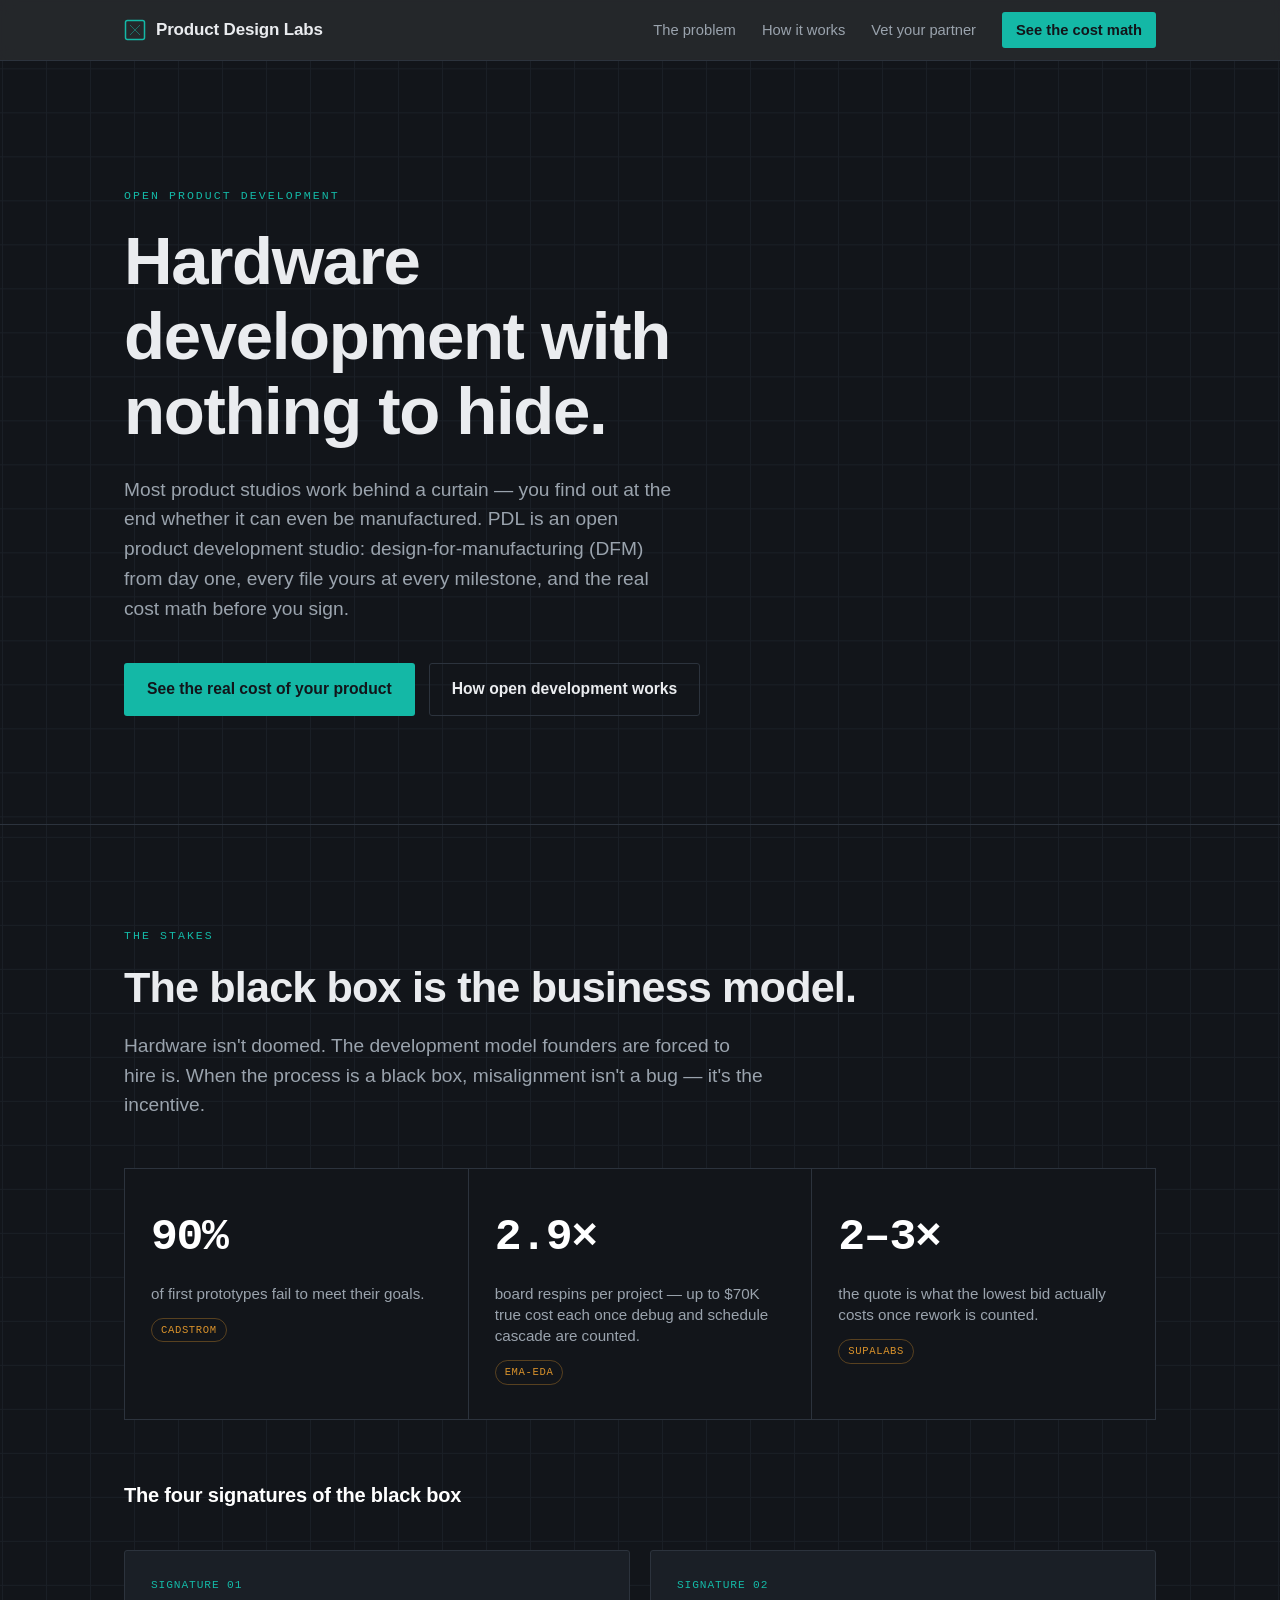
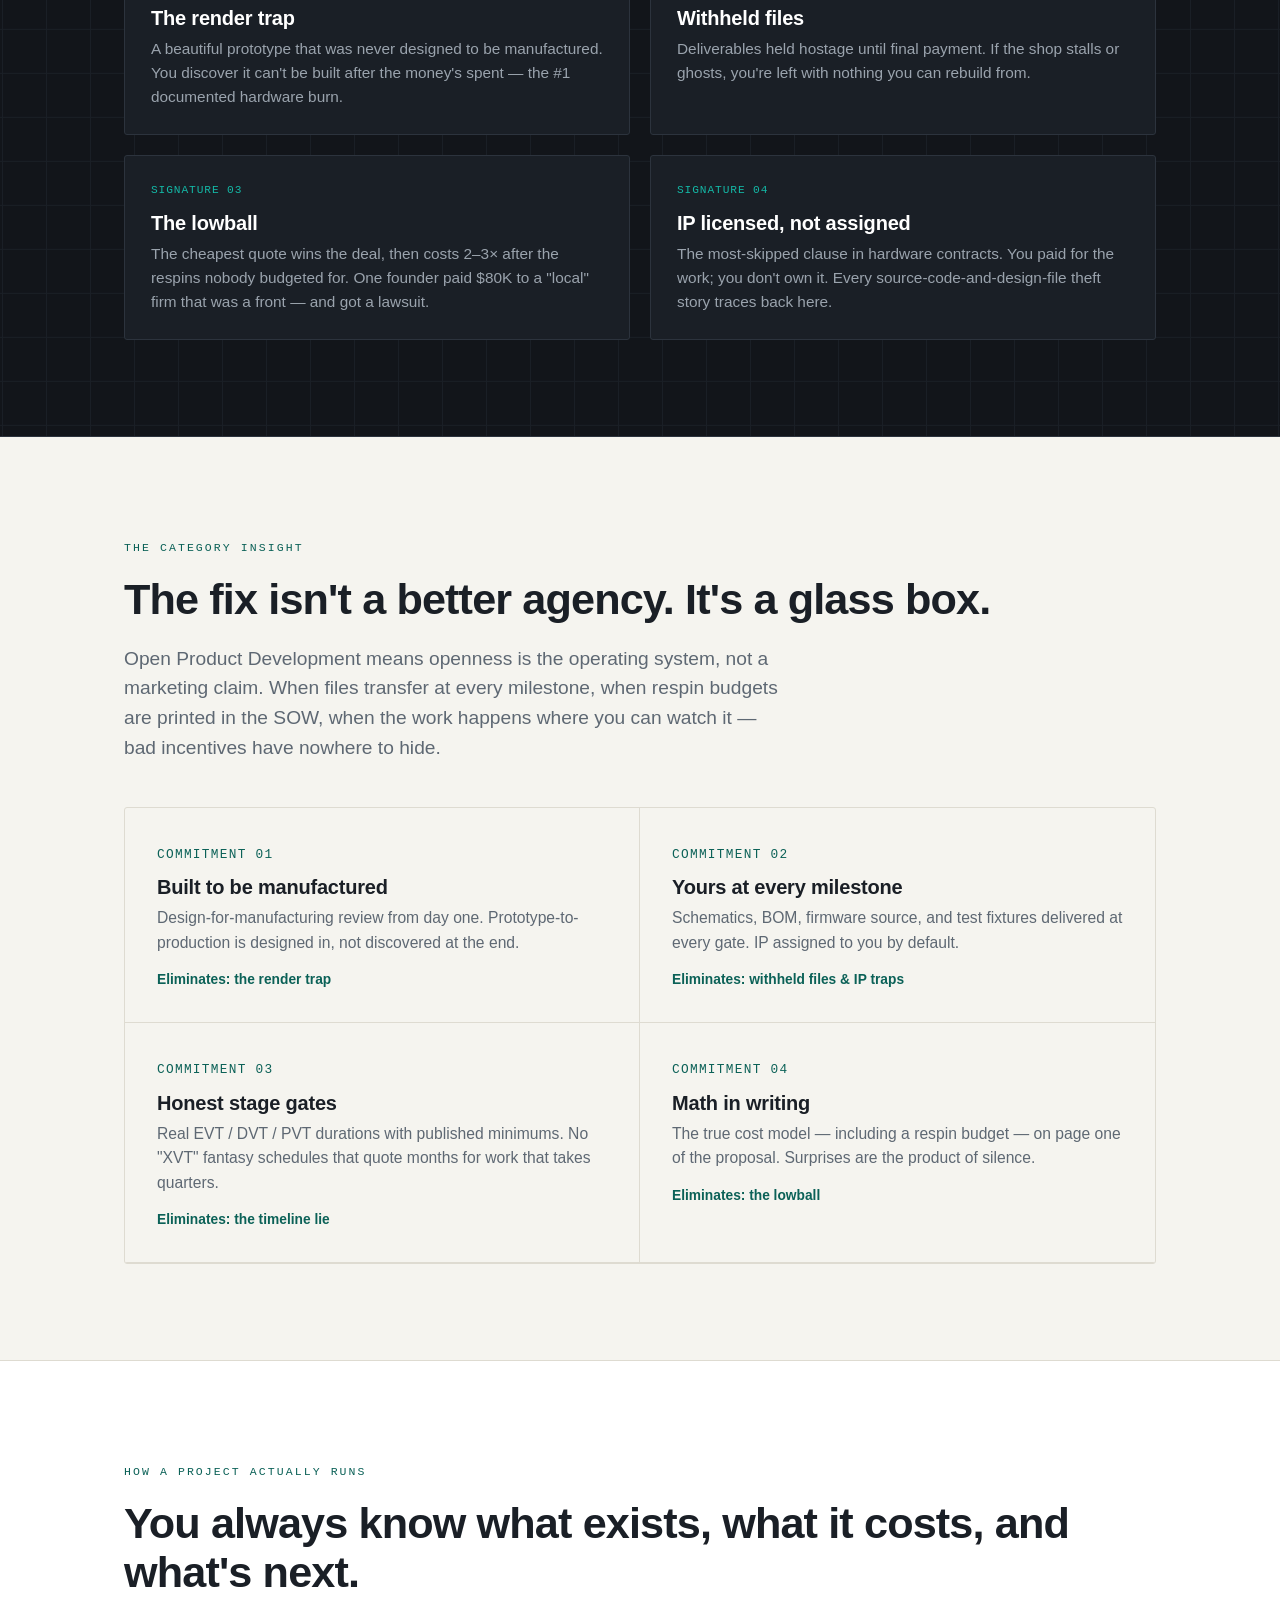
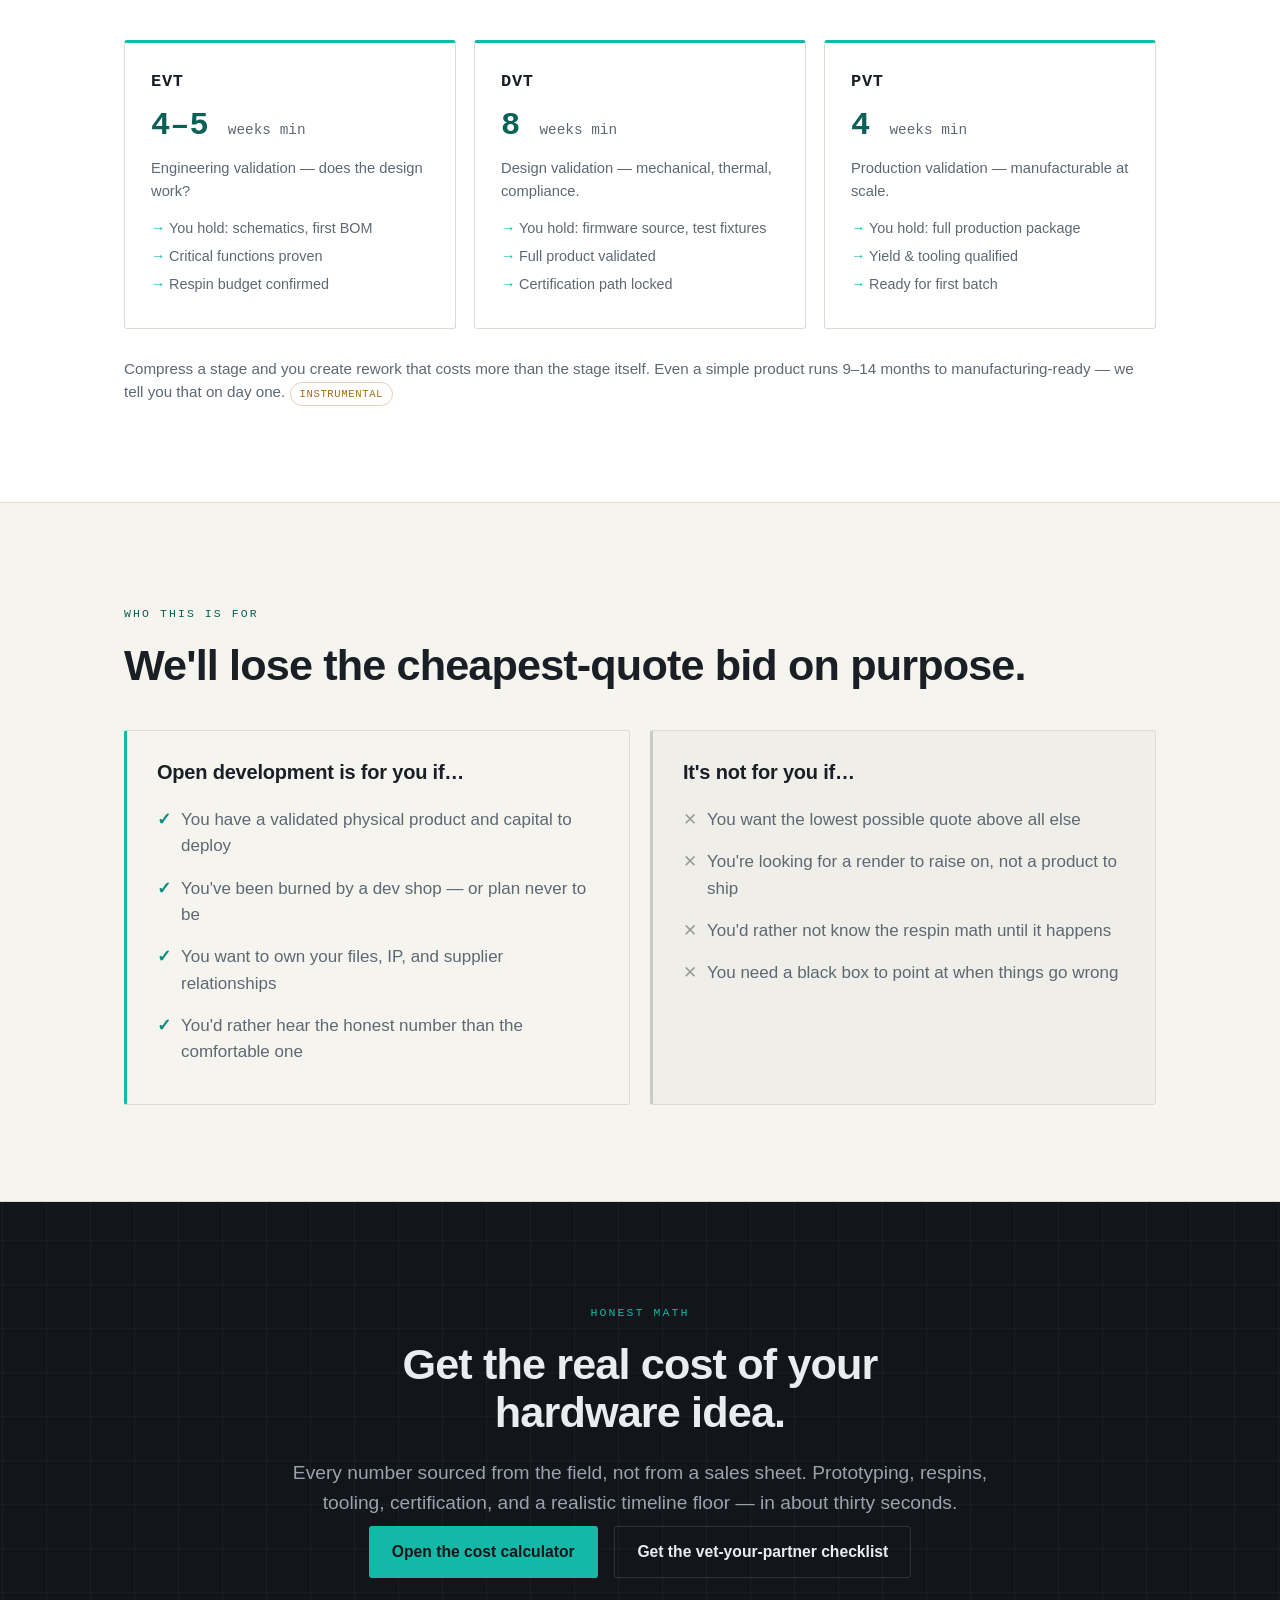
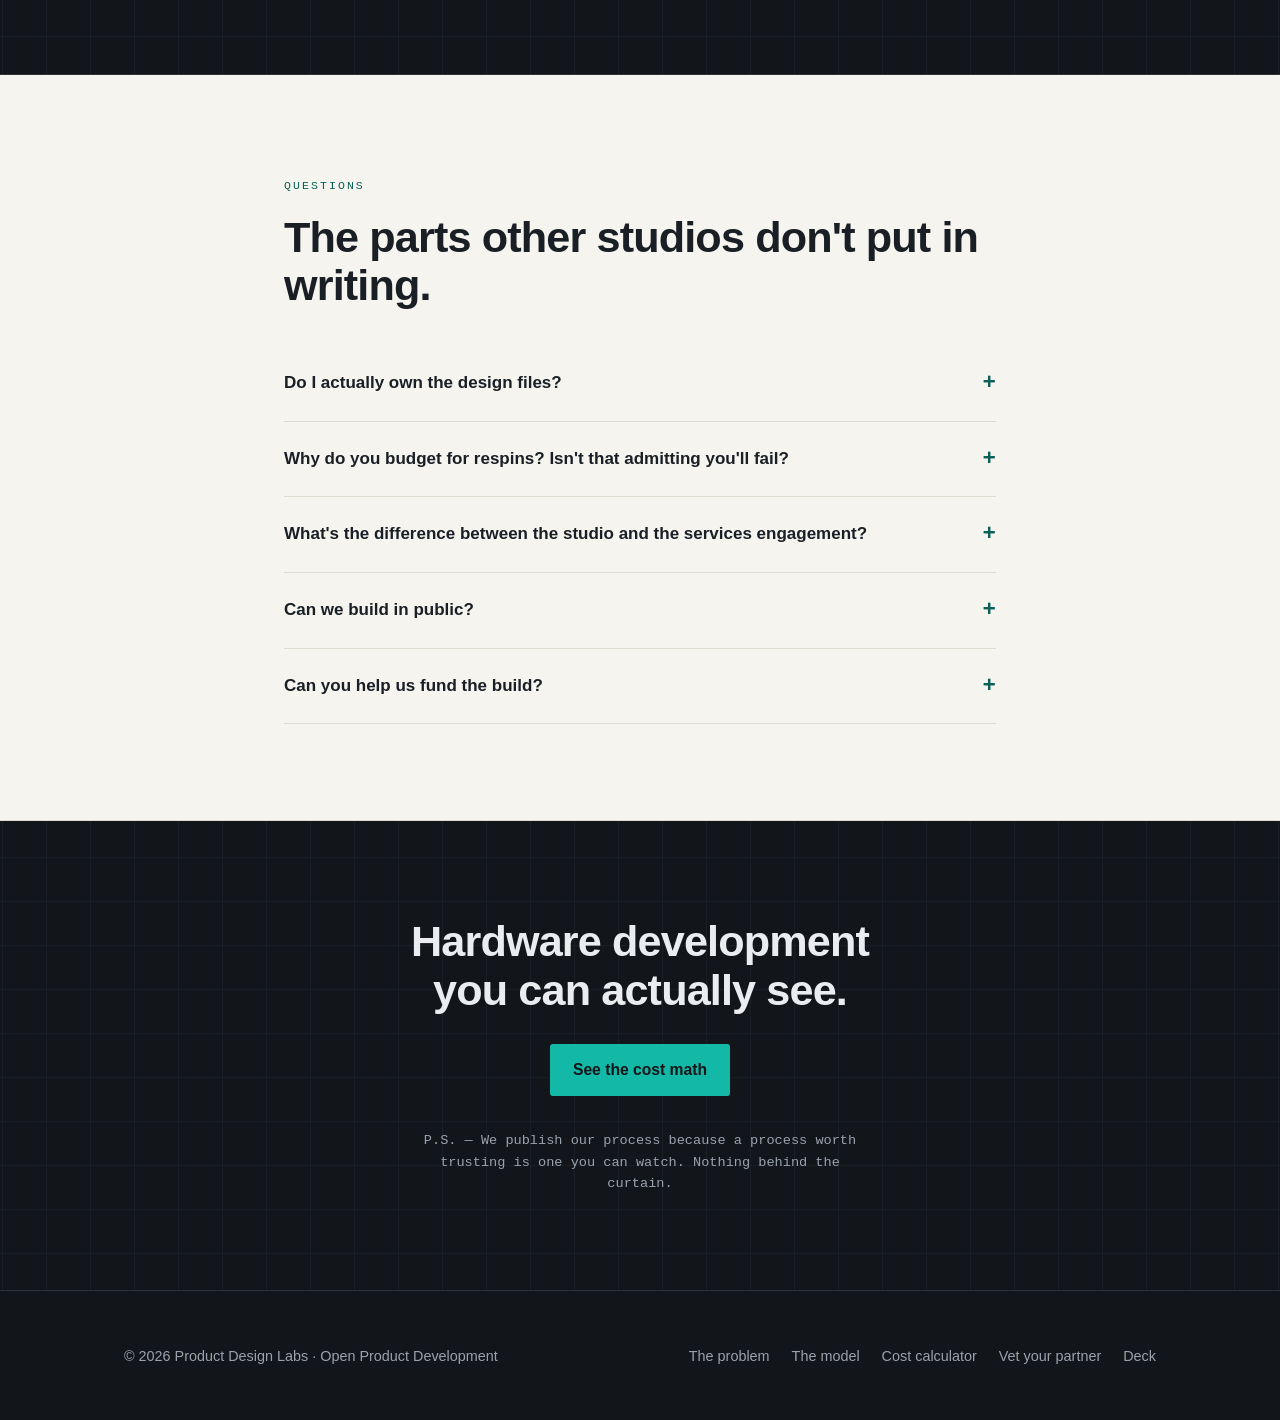
==== site/index.html @ 30c1e819 "Initial commit: PDL strategy, market intel brief, and Open Product Development site Market-intellige" ====
<!DOCTYPE html>
<html lang="en">
<head>
<meta charset="utf-8">
<meta name="viewport" content="width=device-width, initial-scale=1">
<title>Product Design Labs — Hardware development with nothing to hide</title>
<meta name="description" content="An open product development studio for hardware founders. Design-for-manufacturing from day one, every file yours at every milestone, and the real cost math before you sign.">
<link rel="stylesheet" href="styles.css">
</head>
<body>

<!-- NAV -->
<nav class="nav">
  <div class="wrap">
    <a class="brand" href="index.html">
      <svg width="22" height="22" viewBox="0 0 22 22" fill="none">
        <rect x="1.5" y="1.5" width="19" height="19" rx="2" stroke="#14B8A6" stroke-width="1.5"/>
        <path d="M6 6l10 10M16 6L6 16" stroke="#14B8A6" stroke-width="1" opacity="0.5"/>
      </svg>
      Product Design Labs
    </a>
    <div class="nav-links">
      <a href="#problem">The problem</a>
      <a href="#model">How it works</a>
      <a href="vet-your-partner.html">Vet your partner</a>
      <a href="cost-calculator.html" class="cta">See the cost math</a>
    </div>
  </div>
</nav>

<!-- HERO (the black box you can see into) -->
<section class="dark hero">
  <div class="wrap">
    <span class="eyebrow">Open Product Development</span>
    <h1>Hardware development with nothing to hide.</h1>
    <p class="lead">Most product studios work behind a curtain — you find out at the end whether it can even be manufactured. PDL is an open product development studio: design-for-manufacturing (DFM) from day one, every file yours at every milestone, and the real cost math before you sign.</p>
    <div class="hero-cta">
      <a class="btn btn-primary" href="cost-calculator.html">See the real cost of your product</a>
      <a class="btn btn-ghost" href="#model">How open development works</a>
    </div>
  </div>
</section>

<!-- THE PROBLEM (enemy: the black box) -->
<section class="dark" id="problem">
  <div class="wrap">
    <span class="eyebrow">The stakes</span>
    <h2>The black box is the business model.</h2>
    <p class="lead" style="max-width:60ch; margin-top:20px;">Hardware isn't doomed. The development model founders are forced to hire is. When the process is a black box, misalignment isn't a bug — it's the incentive.</p>

    <div class="statwall">
      <div class="stat">
        <div class="num">90%</div>
        <div class="lbl">of first prototypes fail to meet their goals.</div>
        <span class="chip">Cadstrom</span>
      </div>
      <div class="stat">
        <div class="num">2.9×</div>
        <div class="lbl">board respins per project — up to $70K true cost each once debug and schedule cascade are counted.</div>
        <span class="chip">EMA-EDA</span>
      </div>
      <div class="stat">
        <div class="num">2–3×</div>
        <div class="lbl">the quote is what the lowest bid actually costs once rework is counted.</div>
        <span class="chip">SUPALABS</span>
      </div>
    </div>

    <h3 style="margin-top:64px; color:#fff;">The four signatures of the black box</h3>
    <div class="sigs">
      <div class="sig">
        <span class="tag">Signature 01</span>
        <h3>The render trap</h3>
        <p>A beautiful prototype that was never designed to be manufactured. You discover it can't be built after the money's spent — the #1 documented hardware burn.</p>
      </div>
      <div class="sig">
        <span class="tag">Signature 02</span>
        <h3>Withheld files</h3>
        <p>Deliverables held hostage until final payment. If the shop stalls or ghosts, you're left with nothing you can rebuild from.</p>
      </div>
      <div class="sig">
        <span class="tag">Signature 03</span>
        <h3>The lowball</h3>
        <p>The cheapest quote wins the deal, then costs 2–3× after the respins nobody budgeted for. One founder paid $80K to a "local" firm that was a front — and got a lawsuit.</p>
      </div>
      <div class="sig">
        <span class="tag">Signature 04</span>
        <h3>IP licensed, not assigned</h3>
        <p>The most-skipped clause in hardware contracts. You paid for the work; you don't own it. Every source-code-and-design-file theft story traces back here.</p>
      </div>
    </div>
  </div>
</section>

<!-- THE MODEL (glass box — the light comes on) -->
<section id="model">
  <div class="wrap">
    <span class="eyebrow">The category insight</span>
    <h2>The fix isn't a better agency. It's a glass box.</h2>
    <p class="lead" style="max-width:62ch; margin-top:20px;">Open Product Development means openness is the operating system, not a marketing claim. When files transfer at every milestone, when respin budgets are printed in the SOW, when the work happens where you can watch it — bad incentives have nowhere to hide.</p>

    <div class="commit">
      <div class="cell">
        <span class="n">COMMITMENT 01</span>
        <h3>Built to be manufactured</h3>
        <p>Design-for-manufacturing review from day one. Prototype-to-production is designed in, not discovered at the end.</p>
        <div class="kills">Eliminates: the render trap</div>
      </div>
      <div class="cell">
        <span class="n">COMMITMENT 02</span>
        <h3>Yours at every milestone</h3>
        <p>Schematics, BOM, firmware source, and test fixtures delivered at every gate. IP assigned to you by default.</p>
        <div class="kills">Eliminates: withheld files &amp; IP traps</div>
      </div>
      <div class="cell">
        <span class="n">COMMITMENT 03</span>
        <h3>Honest stage gates</h3>
        <p>Real EVT / DVT / PVT durations with published minimums. No "XVT" fantasy schedules that quote months for work that takes quarters.</p>
        <div class="kills">Eliminates: the timeline lie</div>
      </div>
      <div class="cell">
        <span class="n">COMMITMENT 04</span>
        <h3>Math in writing</h3>
        <p>The true cost model — including a respin budget — on page one of the proposal. Surprises are the product of silence.</p>
        <div class="kills">Eliminates: the lowball</div>
      </div>
    </div>
  </div>
</section>

<!-- HOW A PROJECT RUNS -->
<section style="background:var(--paper-2);">
  <div class="wrap">
    <span class="eyebrow">How a project actually runs</span>
    <h2>You always know what exists, what it costs, and what's next.</h2>
    <div class="gates">
      <div class="gate">
        <div class="stage">EVT</div>
        <div class="dur">4–5 <small>weeks min</small></div>
        <p style="color:var(--text-light-muted); font-size:0.92rem; margin-top:6px;">Engineering validation — does the design work?</p>
        <ul>
          <li>You hold: schematics, first BOM</li>
          <li>Critical functions proven</li>
          <li>Respin budget confirmed</li>
        </ul>
      </div>
      <div class="gate">
        <div class="stage">DVT</div>
        <div class="dur">8 <small>weeks min</small></div>
        <p style="color:var(--text-light-muted); font-size:0.92rem; margin-top:6px;">Design validation — mechanical, thermal, compliance.</p>
        <ul>
          <li>You hold: firmware source, test fixtures</li>
          <li>Full product validated</li>
          <li>Certification path locked</li>
        </ul>
      </div>
      <div class="gate">
        <div class="stage">PVT</div>
        <div class="dur">4 <small>weeks min</small></div>
        <p style="color:var(--text-light-muted); font-size:0.92rem; margin-top:6px;">Production validation — manufacturable at scale.</p>
        <ul>
          <li>You hold: full production package</li>
          <li>Yield &amp; tooling qualified</li>
          <li>Ready for first batch</li>
        </ul>
      </div>
    </div>
    <p style="margin-top:28px; color:var(--text-light-muted); font-size:0.95rem;">Compress a stage and you create rework that costs more than the stage itself. Even a simple product runs 9–14 months to manufacturing-ready — we tell you that on day one. <span class="chip">Instrumental</span></p>
  </div>
</section>

<!-- WHO THIS IS FOR (damaging admission) -->
<section id="fit">
  <div class="wrap">
    <span class="eyebrow">Who this is for</span>
    <h2>We'll lose the cheapest-quote bid on purpose.</h2>
    <div class="split">
      <div class="col yes">
        <h3>Open development is for you if…</h3>
        <ul>
          <li>You have a validated physical product and capital to deploy</li>
          <li>You've been burned by a dev shop — or plan never to be</li>
          <li>You want to own your files, IP, and supplier relationships</li>
          <li>You'd rather hear the honest number than the comfortable one</li>
        </ul>
      </div>
      <div class="col no">
        <h3>It's not for you if…</h3>
        <ul>
          <li>You want the lowest possible quote above all else</li>
          <li>You're looking for a render to raise on, not a product to ship</li>
          <li>You'd rather not know the respin math until it happens</li>
          <li>You need a black box to point at when things go wrong</li>
        </ul>
      </div>
    </div>
  </div>
</section>

<!-- CALCULATOR CTA -->
<section class="dark ctaband">
  <div class="wrap narrow">
    <span class="eyebrow">Honest math</span>
    <h2>Get the real cost of your hardware idea.</h2>
    <p class="lead">Every number sourced from the field, not from a sales sheet. Prototyping, respins, tooling, certification, and a realistic timeline floor — in about thirty seconds.</p>
    <a class="btn btn-primary" href="cost-calculator.html">Open the cost calculator</a>
    <a class="btn btn-ghost" href="vet-your-partner.html" style="margin-left:12px;">Get the vet-your-partner checklist</a>
  </div>
</section>

<!-- FAQ -->
<section>
  <div class="wrap narrow">
    <span class="eyebrow">Questions</span>
    <h2>The parts other studios don't put in writing.</h2>
    <div class="faq">
      <details>
        <summary>Do I actually own the design files?</summary>
        <p>Yes — at every milestone, not just at the end. Schematics, BOM, firmware source, and test fixtures transfer to you at each gate, and IP is assigned to you by default in the SOW. If we ever parted ways mid-project, you'd walk away with everything needed to continue with anyone.</p>
      </details>
      <details>
        <summary>Why do you budget for respins? Isn't that admitting you'll fail?</summary>
        <p>The opposite. The industry average is 2.9 board respins per project, and 90% of first prototypes miss their goals. Any studio that doesn't budget respins is either inexperienced or hiding the number until it bills you. We print it on page one.</p>
      </details>
      <details>
        <summary>What's the difference between the studio and the services engagement?</summary>
        <p>Today PDL does both — we build our own products and we develop products for clients, using the same open process for each. Client work funds the studio, and as our own products gain footholds, our mix shifts toward products. We're open about that trajectory because you deserve to know who you're building with.</p>
      </details>
      <details>
        <summary>Can we build in public?</summary>
        <p>If it serves the product, yes — public devlogs are optional for client work and standard for our own. Openness is a spectrum, and we'll meet you where you're comfortable. But the contractual openness — files, IP, honest math — is non-negotiable.</p>
      </details>
      <details>
        <summary>Can you help us fund the build?</summary>
        <p>Often. Non-dilutive SBIR Phase I grants ($200–305K) map almost exactly onto a serious EVT-stage effort, and the 2026 rules now favor first-time applicants. We help portfolio and client projects design a funding path from day one.</p>
      </details>
    </div>
  </div>
</section>

<!-- FINAL CTA -->
<section class="dark ctaband">
  <div class="wrap narrow">
    <h2>Hardware development you can actually see.</h2>
    <a class="btn btn-primary" href="cost-calculator.html">See the cost math</a>
    <p class="ps">P.S. — We publish our process because a process worth trusting is one you can watch. Nothing behind the curtain.</p>
  </div>
</section>

<footer>
  <div class="wrap">
    <div>© <span id="yr"></span> Product Design Labs · Open Product Development</div>
    <div class="foot-links">
      <a href="#problem">The problem</a>
      <a href="#model">The model</a>
      <a href="cost-calculator.html">Cost calculator</a>
      <a href="vet-your-partner.html">Vet your partner</a>
      <a href="deck.html">Deck</a>
    </div>
  </div>
</footer>
<script>document.getElementById('yr').textContent = new Date().getFullYear();</script>
</body>
</html>
---- site/styles.css ----
/* ==========================================================================
   Product Design Labs — Open Product Development
   Design system: "black box vs glass box"
   Engineering-document honesty. Anti-render aesthetic. Zero dependencies.
   ========================================================================== */

:root {
  /* Ink / dark (the black box) */
  --ink: #12151A;
  --ink-2: #1A1F26;
  --ink-3: #232932;
  --ink-line: #2C333D;

  /* Paper / light (the glass box) */
  --paper: #F5F4EF;
  --paper-2: #FFFFFF;
  --paper-line: #DEDBD1;

  /* Text */
  --text-dark: #EAECEF;      /* on ink */
  --text-dark-muted: #9AA3AD;
  --text-light: #1A1F26;     /* on paper */
  --text-light-muted: #5E6873;

  /* Accent — teal reads as signal / open / go */
  --accent: #14B8A6;
  --accent-deep: #0E8C7E;
  --accent-ink: #0B6157;
  --amber: #D9922B;          /* source chips, warnings — used sparingly */

  --sans: -apple-system, BlinkMacSystemFont, "Segoe UI", Inter, Roboto, Helvetica, Arial, sans-serif;
  --mono: "SF Mono", ui-monospace, "JetBrains Mono", "Roboto Mono", Menlo, Consolas, monospace;

  --maxw: 1080px;
  --radius: 3px;
}

* { box-sizing: border-box; margin: 0; padding: 0; }

html { scroll-behavior: smooth; }

body {
  font-family: var(--sans);
  background: var(--paper);
  color: var(--text-light);
  line-height: 1.55;
  -webkit-font-smoothing: antialiased;
  font-size: 17px;
}

.wrap { max-width: var(--maxw); margin: 0 auto; padding: 0 24px; }
.narrow { max-width: 760px; }

/* --- Typography --- */
h1, h2, h3 { line-height: 1.12; letter-spacing: -0.02em; font-weight: 700; }
h1 { font-size: clamp(2.4rem, 6vw, 4.2rem); }
h2 { font-size: clamp(1.7rem, 4vw, 2.7rem); }
h3 { font-size: 1.25rem; letter-spacing: -0.01em; }
.eyebrow {
  font-family: var(--mono);
  font-size: 0.72rem;
  letter-spacing: 0.18em;
  text-transform: uppercase;
  color: var(--accent-ink);
  margin-bottom: 18px;
  display: inline-block;
}
section.dark .eyebrow { color: var(--accent); }
p.lead { font-size: 1.2rem; color: var(--text-light-muted); }
section.dark p.lead { color: var(--text-dark-muted); }

/* --- Sections --- */
section { padding: 96px 0; border-bottom: 1px solid var(--paper-line); }
section.dark {
  background: var(--ink);
  color: var(--text-dark);
  border-bottom: 1px solid var(--ink-line);
  background-image:
    linear-gradient(var(--ink-2) 1px, transparent 1px),
    linear-gradient(90deg, var(--ink-2) 1px, transparent 1px);
  background-size: 44px 44px;
  background-position: center;
}
section.dark .wrap { position: relative; }

/* --- Nav --- */
.nav {
  position: sticky; top: 0; z-index: 50;
  background: rgba(18,21,26,0.92);
  backdrop-filter: blur(8px);
  border-bottom: 1px solid var(--ink-line);
  color: var(--text-dark);
}
.nav .wrap { display: flex; align-items: center; justify-content: space-between; height: 60px; padding-top: 0; padding-bottom: 0; }
.brand { display: flex; align-items: center; gap: 10px; font-weight: 700; letter-spacing: -0.01em; color: var(--text-dark); text-decoration: none; }
.brand svg { display: block; }
.nav-links { display: flex; gap: 26px; align-items: center; }
.nav-links a { color: var(--text-dark-muted); text-decoration: none; font-size: 0.92rem; }
.nav-links a:hover { color: var(--text-dark); }
.nav-links a.cta { color: var(--ink); background: var(--accent); padding: 7px 14px; border-radius: var(--radius); font-weight: 600; }
.nav-links a.cta:hover { background: #fff; }
@media (max-width: 720px){ .nav-links a:not(.cta){ display:none; } }

/* --- Hero --- */
.hero { padding: 120px 0 108px; }
.hero h1 { max-width: 15ch; }
.hero .lead { max-width: 52ch; margin-top: 26px; }
.hero-cta { margin-top: 40px; display: flex; gap: 14px; flex-wrap: wrap; }

/* --- Buttons --- */
.btn {
  display: inline-block; text-decoration: none; font-weight: 600;
  padding: 13px 22px; border-radius: var(--radius); font-size: 0.98rem;
  border: 1px solid transparent; cursor: pointer; transition: transform .05s ease;
}
.btn:active { transform: translateY(1px); }
.btn-primary { background: var(--accent); color: var(--ink); }
.btn-primary:hover { background: #1ad0bb; }
.btn-ghost { background: transparent; color: var(--text-dark); border-color: var(--ink-line); }
.btn-ghost:hover { border-color: var(--accent); color: var(--accent); }
section:not(.dark) .btn-ghost { color: var(--text-light); border-color: var(--paper-line); }
section:not(.dark) .btn-ghost:hover { border-color: var(--accent-deep); color: var(--accent-ink); }

/* --- Source chip (the transparency device) --- */
.chip {
  font-family: var(--mono); font-size: 0.66rem; letter-spacing: 0.06em;
  text-transform: uppercase; color: var(--amber);
  border: 1px solid rgba(217,146,43,0.35); border-radius: 20px;
  padding: 3px 9px; display: inline-block; white-space: nowrap;
}
section:not(.dark) .chip { color: #A66B15; border-color: rgba(166,107,21,0.3); }

/* --- Stat wall --- */
.statwall { display: grid; grid-template-columns: repeat(3, 1fr); gap: 1px; background: var(--ink-line); border: 1px solid var(--ink-line); margin-top: 48px; }
.stat { background: var(--ink); padding: 34px 26px; }
.stat .num { font-family: var(--mono); font-size: clamp(2rem, 4vw, 2.8rem); font-weight: 700; letter-spacing: -0.03em; color: #fff; }
.stat .lbl { color: var(--text-dark-muted); margin-top: 10px; font-size: 0.95rem; line-height: 1.4; }
.stat .chip { margin-top: 14px; }
@media (max-width: 720px){ .statwall { grid-template-columns: 1fr; } }

/* --- The Enemy: signatures grid --- */
.sigs { display: grid; grid-template-columns: repeat(2, 1fr); gap: 20px; margin-top: 44px; }
.sig { border: 1px solid var(--ink-line); border-radius: var(--radius); padding: 26px; background: var(--ink-2); }
.sig h3 { color: #fff; margin-bottom: 8px; }
.sig p { color: var(--text-dark-muted); font-size: 0.96rem; }
.sig .tag { font-family: var(--mono); font-size: 0.7rem; color: var(--accent); letter-spacing: 0.08em; text-transform: uppercase; display:block; margin-bottom: 12px; }
@media (max-width: 680px){ .sigs { grid-template-columns: 1fr; } }

/* --- Commitments (the model) --- */
.commit { display: grid; grid-template-columns: 1fr 1fr; gap: 0; margin-top: 44px; border: 1px solid var(--paper-line); border-radius: var(--radius); overflow: hidden; }
.commit .cell { padding: 32px; border-bottom: 1px solid var(--paper-line); }
.commit .cell:nth-child(odd) { border-right: 1px solid var(--paper-line); }
.commit .cell .n { font-family: var(--mono); color: var(--accent-ink); font-size: 0.8rem; letter-spacing: 0.1em; }
.commit .cell h3 { margin: 10px 0 8px; }
.commit .cell p { color: var(--text-light-muted); font-size: 0.98rem; }
.commit .cell .kills { margin-top: 14px; font-size: 0.86rem; color: var(--accent-ink); font-weight: 600; }
@media (max-width: 680px){ .commit { grid-template-columns: 1fr; } .commit .cell:nth-child(odd){ border-right: none; } }

/* --- Stage gates timeline --- */
.gates { display: grid; grid-template-columns: repeat(3, 1fr); gap: 18px; margin-top: 44px; }
.gate { border: 1px solid var(--paper-line); border-top: 3px solid var(--accent); border-radius: var(--radius); padding: 26px; background: var(--paper-2); }
.gate .stage { font-family: var(--mono); font-weight: 700; letter-spacing: 0.04em; }
.gate .dur { font-family: var(--mono); font-size: 2rem; font-weight: 700; color: var(--accent-ink); margin: 6px 0 2px; }
.gate .dur small { font-size: 0.9rem; color: var(--text-light-muted); font-weight: 400; }
.gate ul { list-style: none; margin-top: 14px; }
.gate li { font-size: 0.9rem; color: var(--text-light-muted); padding-left: 18px; position: relative; margin-bottom: 6px; }
.gate li::before { content: "→"; position: absolute; left: 0; color: var(--accent); }
@media (max-width: 720px){ .gates { grid-template-columns: 1fr; } }

/* --- Who this is for --- */
.split { display: grid; grid-template-columns: 1fr 1fr; gap: 20px; margin-top: 40px; }
.split .col { border: 1px solid var(--paper-line); border-radius: var(--radius); padding: 30px; }
.split .col.yes { border-left: 3px solid var(--accent); }
.split .col.no { border-left: 3px solid #C9CCC4; background: #EFEEE8; }
.split .col h3 { margin-bottom: 16px; }
.split ul { list-style: none; }
.split li { padding: 8px 0 8px 24px; position: relative; color: var(--text-light-muted); }
.split .yes li::before { content:"✓"; position:absolute; left:0; color: var(--accent-deep); font-weight:700; }
.split .no li::before { content:"✕"; position:absolute; left:0; color:#9A9E93; }
@media (max-width: 680px){ .split { grid-template-columns: 1fr; } }

/* --- FAQ --- */
.faq { margin-top: 36px; }
.faq details { border-bottom: 1px solid var(--paper-line); padding: 20px 0; }
.faq summary { font-weight: 600; cursor: pointer; list-style: none; display:flex; justify-content: space-between; align-items:center; }
.faq summary::-webkit-details-marker { display:none; }
.faq summary::after { content:"+"; font-family: var(--mono); color: var(--accent-ink); font-size: 1.4rem; }
.faq details[open] summary::after { content:"–"; }
.faq p { margin-top: 12px; color: var(--text-light-muted); }

/* --- CTA band --- */
.ctaband { text-align: center; }
.ctaband h2 { max-width: 20ch; margin: 0 auto 22px; }
.ctaband .btn { margin-top: 8px; }
.ctaband .ps { margin-top: 34px; font-family: var(--mono); font-size: 0.85rem; color: var(--text-dark-muted); max-width: 56ch; margin-left:auto; margin-right:auto; }

/* --- Footer --- */
footer { background: var(--ink); color: var(--text-dark-muted); padding: 54px 0; font-size: 0.9rem; }
footer .wrap { display:flex; justify-content: space-between; gap: 24px; flex-wrap: wrap; align-items:center; }
footer a { color: var(--text-dark-muted); text-decoration: none; }
footer a:hover { color: var(--accent); }
footer .foot-links { display:flex; gap: 22px; flex-wrap: wrap; }

/* --- Generic page header (interior pages) --- */
.pagehead { padding: 100px 0 60px; background: var(--ink); color: var(--text-dark); }
.pagehead .eyebrow { color: var(--accent); }
.pagehead .lead { color: var(--text-dark-muted); max-width: 60ch; margin-top: 20px; }

/* --- Prose (checklist page) --- */
.prose { padding: 72px 0; }
.prose h2 { margin: 44px 0 18px; }
.prose h3 { margin: 30px 0 10px; }
.prose p { margin-bottom: 16px; color: var(--text-light); }
.prose ul, .prose ol { margin: 0 0 20px 22px; }
.prose li { margin-bottom: 10px; }
.check-item { border: 1px solid var(--paper-line); border-radius: var(--radius); padding: 22px 24px; margin-bottom: 16px; border-left: 3px solid var(--accent); }
.check-item .q { font-weight: 700; margin-bottom: 8px; }
.check-item .why { color: var(--text-light-muted); font-size: 0.96rem; }
.check-item .flag { font-family: var(--mono); font-size: 0.72rem; text-transform: uppercase; letter-spacing: 0.08em; color: #A66B15; margin-top: 12px; display:block; }

/* --- Calculator --- */
.calc { display: grid; grid-template-columns: 380px 1fr; gap: 0; border: 1px solid var(--paper-line); border-radius: var(--radius); overflow: hidden; margin-top: 44px; }
.calc .inputs { background: var(--paper-2); padding: 34px; border-right: 1px solid var(--paper-line); }
.calc .outputs { background: var(--ink); color: var(--text-dark); padding: 34px; }
.field { margin-bottom: 24px; }
.field label { display:block; font-family: var(--mono); font-size: 0.72rem; text-transform: uppercase; letter-spacing: 0.08em; color: var(--text-light-muted); margin-bottom: 8px; }
.field select, .field input[type=number] {
  width: 100%; padding: 12px 14px; font-size: 1rem; font-family: var(--sans);
  border: 1px solid var(--paper-line); border-radius: var(--radius); background: #fff; color: var(--text-light);
}
.field input[type=range] { width: 100%; accent-color: var(--accent); }
.seg { display:flex; gap: 8px; }
.seg button { flex:1; padding: 10px; border: 1px solid var(--paper-line); background:#fff; border-radius: var(--radius); cursor:pointer; font-family: var(--mono); font-size:0.8rem; letter-spacing:0.05em; text-transform:uppercase; color: var(--text-light-muted); }
.seg button.active { background: var(--accent); border-color: var(--accent); color: var(--ink); font-weight:700; }
.outrow { display:flex; justify-content: space-between; align-items: baseline; padding: 16px 0; border-bottom: 1px solid var(--ink-line); }
.outrow .k { color: var(--text-dark-muted); font-size: 0.95rem; }
.outrow .v { font-family: var(--mono); font-weight: 700; font-size: 1.15rem; color: #fff; }
.outrow.total .v { color: var(--accent); font-size: 1.5rem; }
.outrow.total .k { color: var(--text-dark); font-weight: 600; }
.timeline-out { margin-top: 26px; padding-top: 22px; border-top: 1px solid var(--ink-line); }
.timeline-out .tl { font-family: var(--mono); font-size: 1.6rem; color: var(--accent); font-weight: 700; }
.calc-note { font-size: 0.82rem; color: var(--text-dark-muted); margin-top: 22px; line-height:1.5; }
.calc-cta { margin-top: 24px; }
@media (max-width: 820px){ .calc { grid-template-columns: 1fr; } .calc .inputs { border-right:none; border-bottom:1px solid var(--paper-line);} }

/* --- Utility --- */
.mono { font-family: var(--mono); }
.center { text-align:center; }
.mt0 { margin-top:0; }
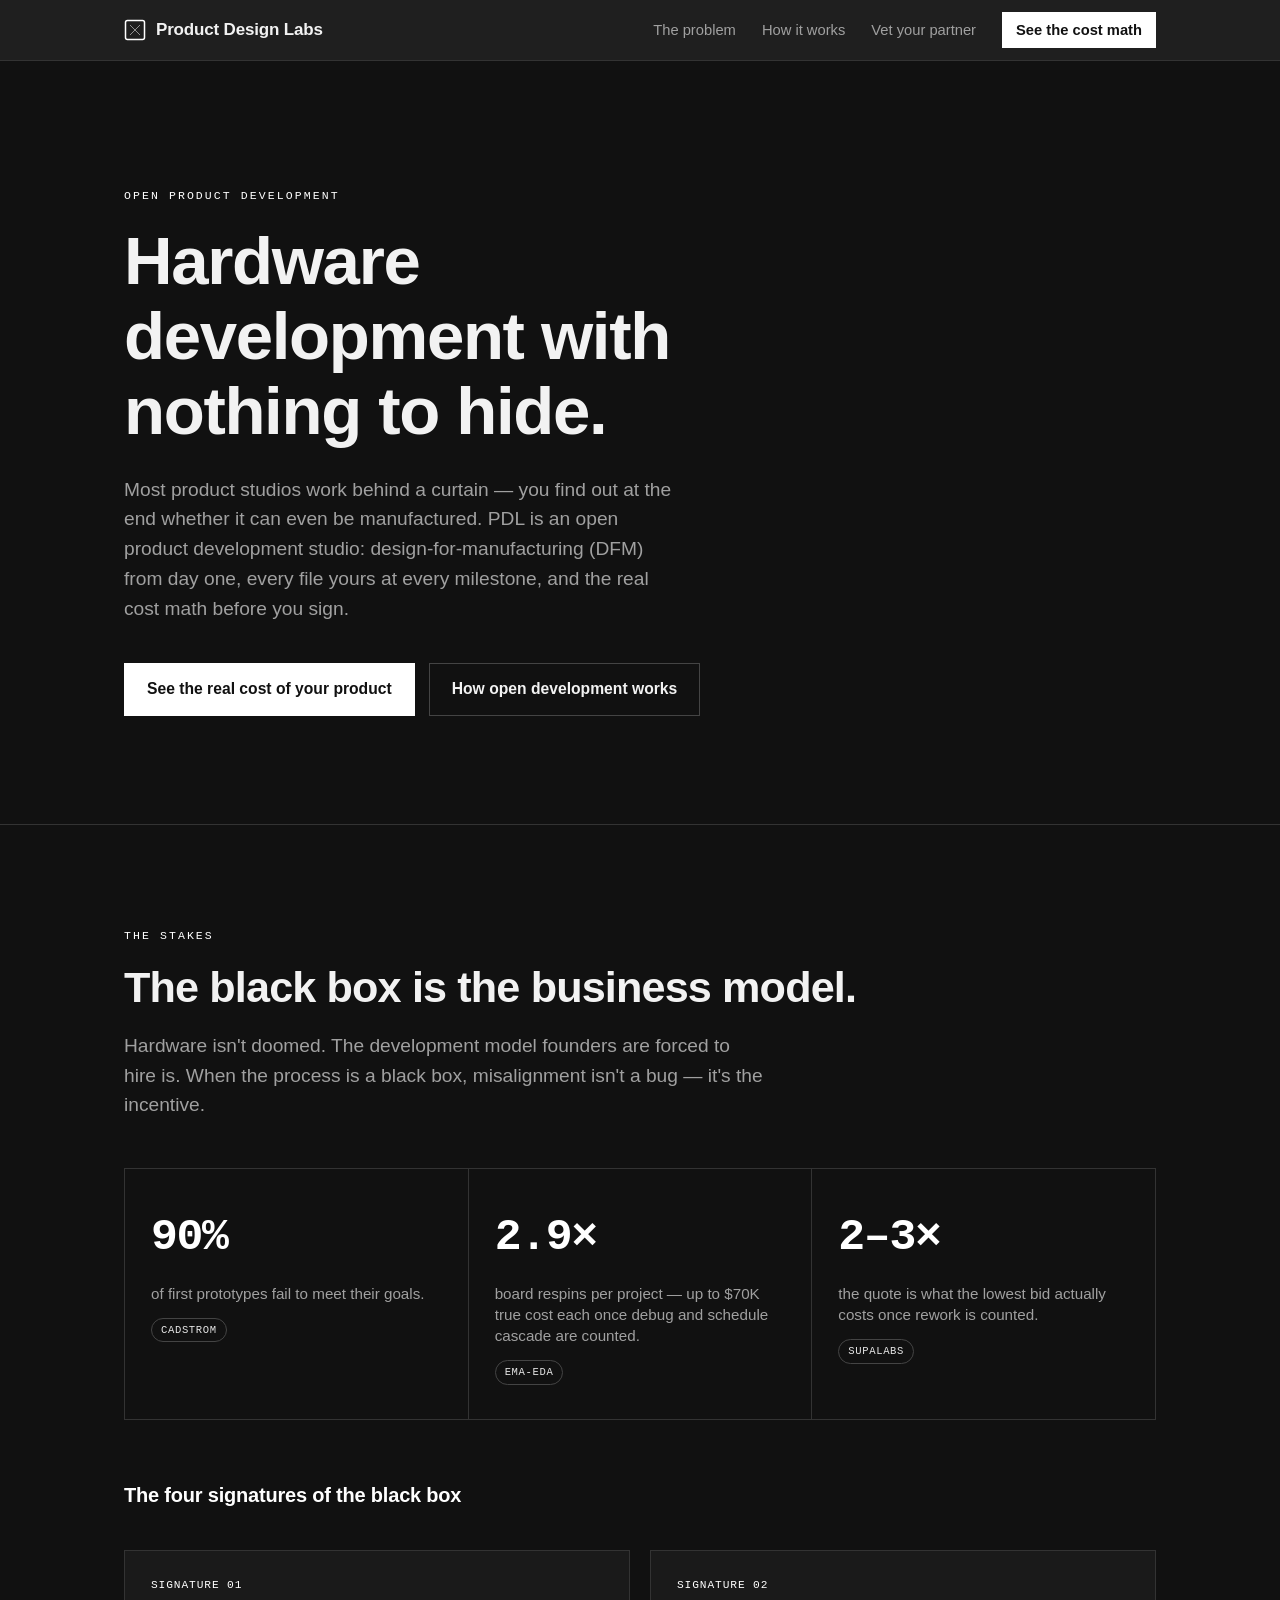
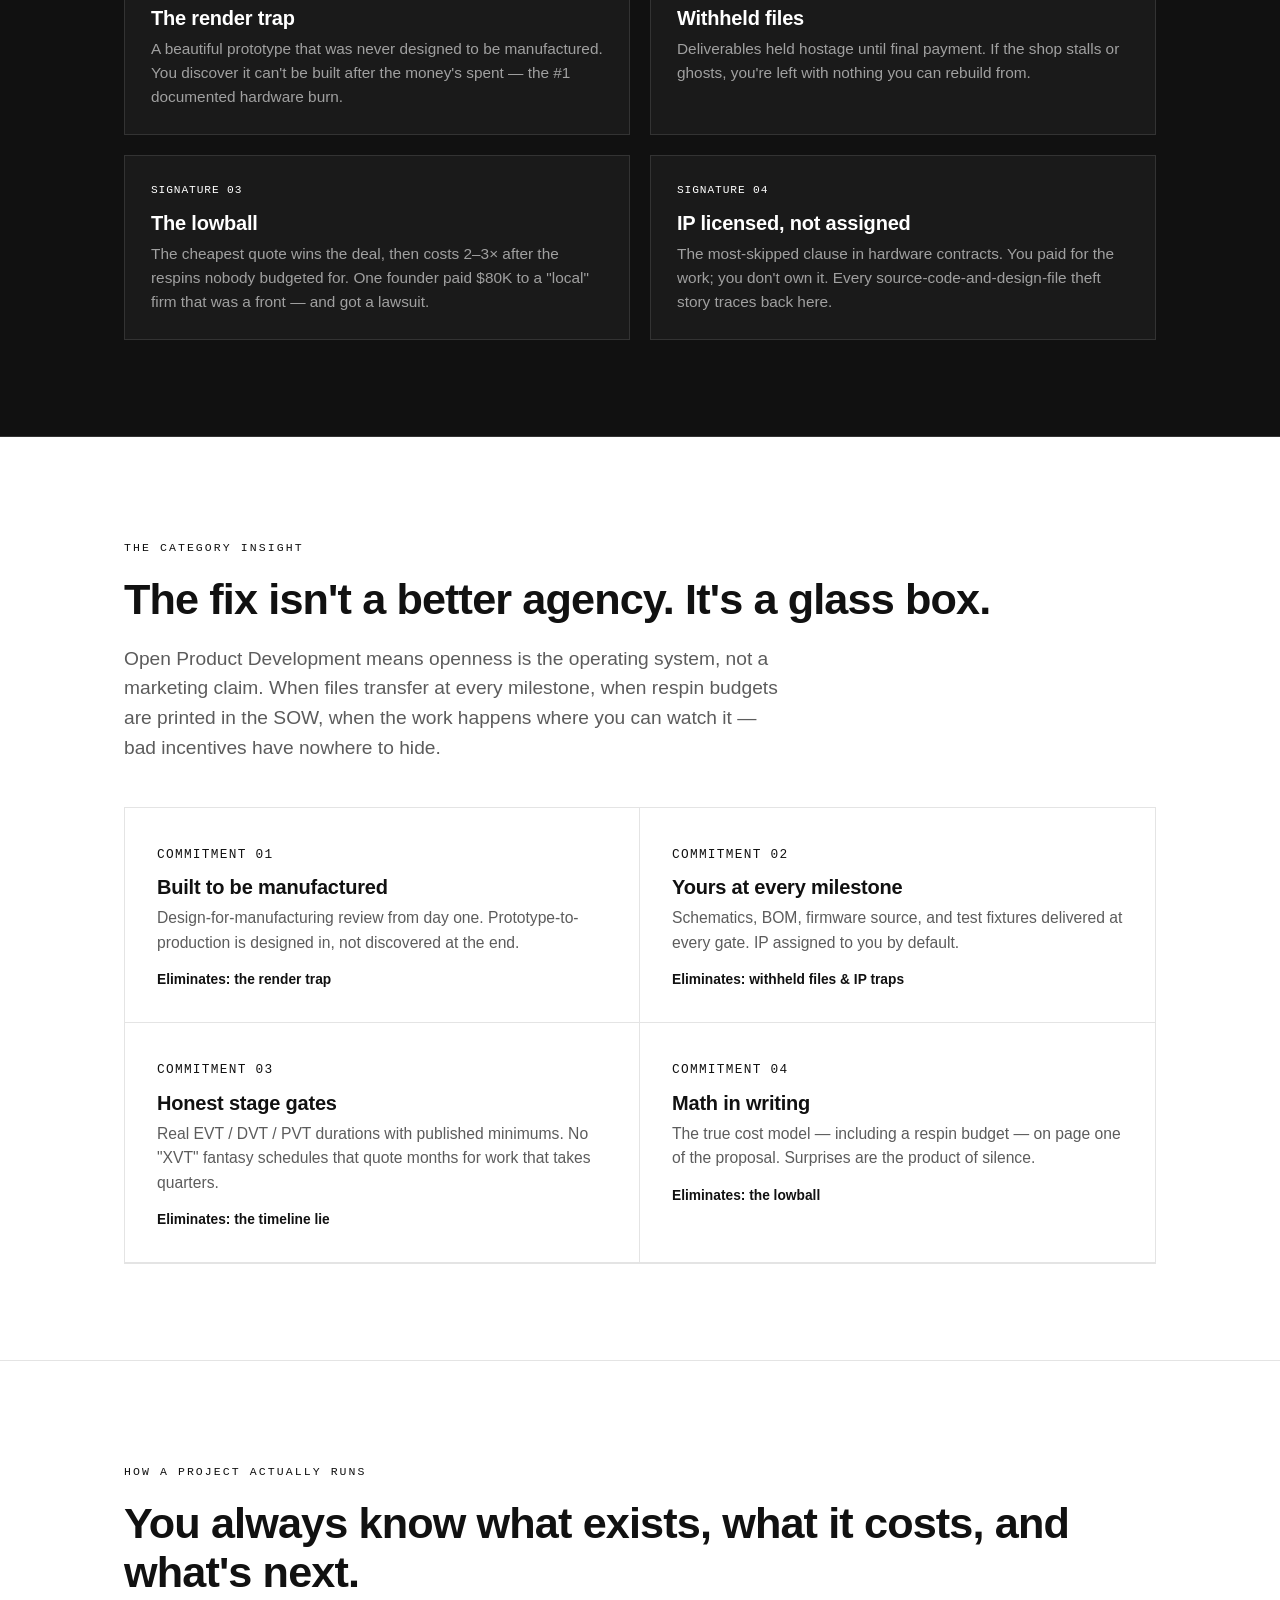
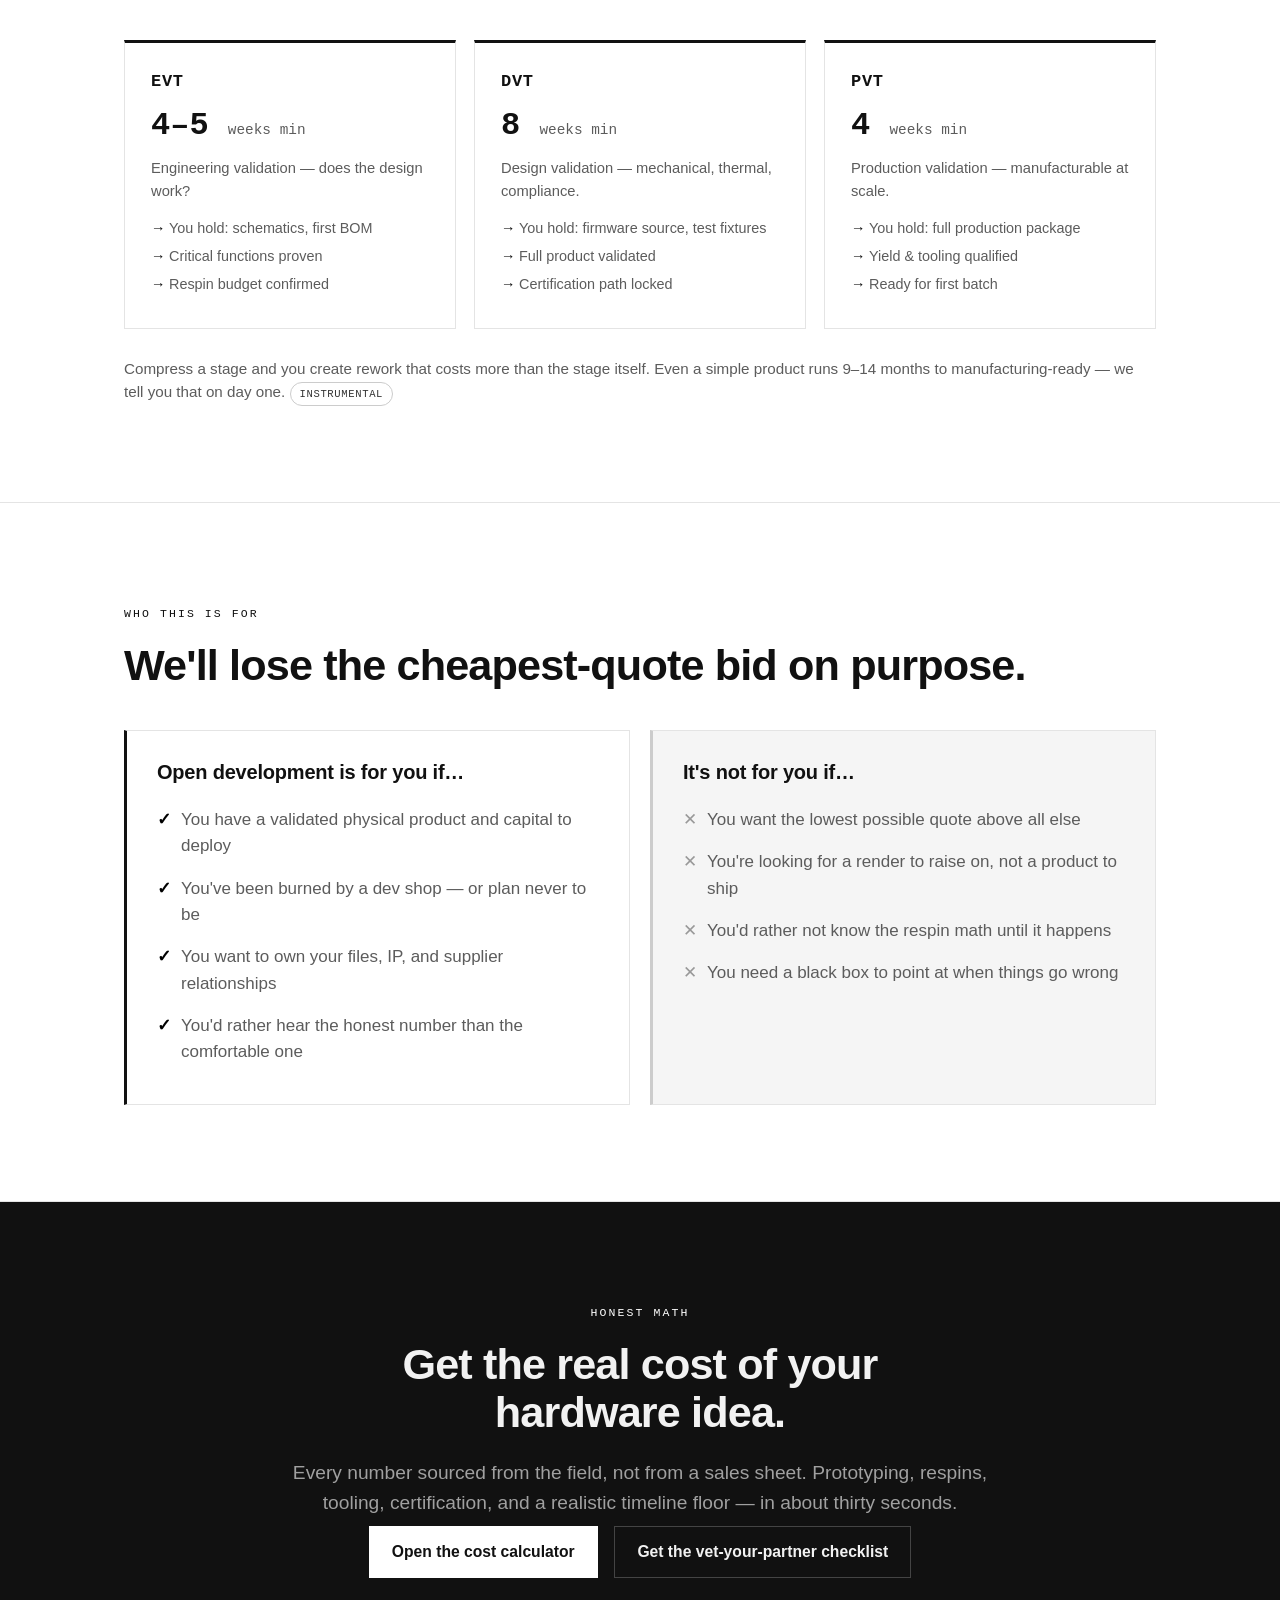
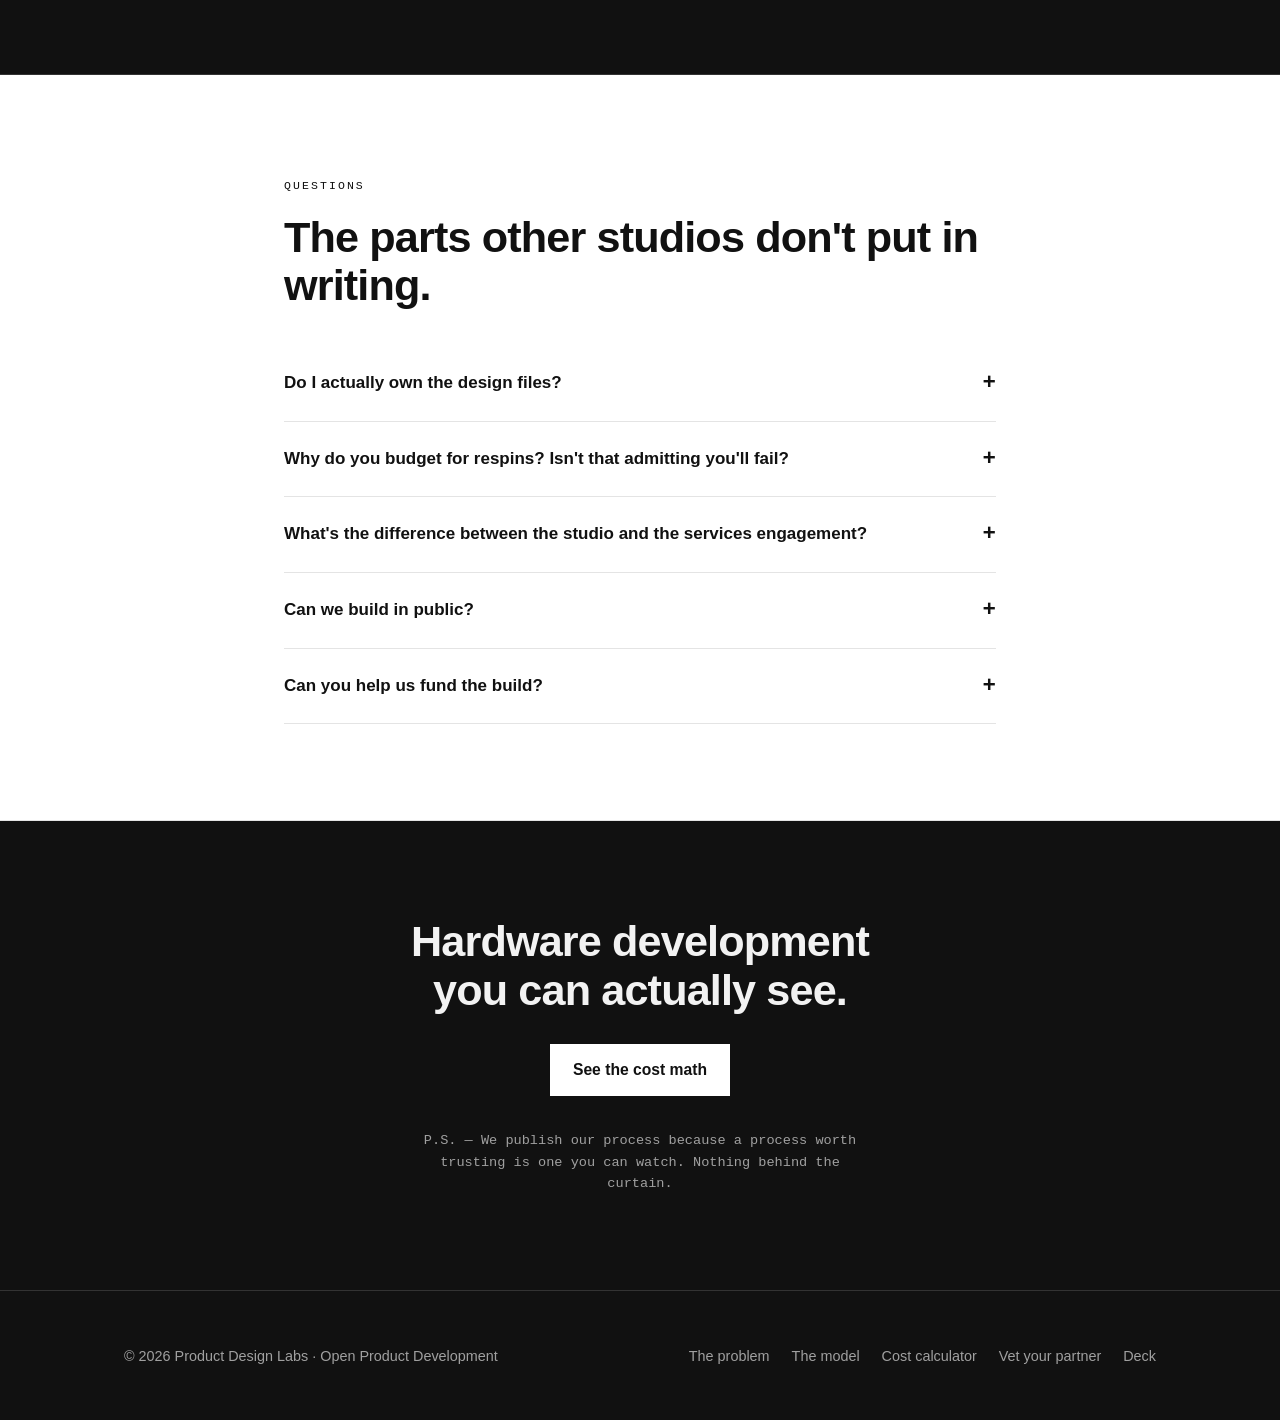
==== commit 651e0a16: "Convert site to simple black & white aesthetic (no frills) - styles.css: B&W design tokens, square c" ====
--- a/site/index.html
+++ b/site/index.html
@@ -14,8 +14,8 @@
   <div class="wrap">
     <a class="brand" href="index.html">
       <svg width="22" height="22" viewBox="0 0 22 22" fill="none">
-        <rect x="1.5" y="1.5" width="19" height="19" rx="2" stroke="#14B8A6" stroke-width="1.5"/>
-        <path d="M6 6l10 10M16 6L6 16" stroke="#14B8A6" stroke-width="1" opacity="0.5"/>
+        <rect x="1.5" y="1.5" width="19" height="19" rx="2" stroke="#FFFFFF" stroke-width="1.5"/>
+        <path d="M6 6l10 10M16 6L6 16" stroke="#FFFFFF" stroke-width="1" opacity="0.5"/>
       </svg>
       Product Design Labs
     </a>
--- a/site/styles.css
+++ b/site/styles.css
@@ -5,34 +5,33 @@
    ========================================================================== */
 
 :root {
-  /* Ink / dark (the black box) */
-  --ink: #12151A;
-  --ink-2: #1A1F26;
-  --ink-3: #232932;
-  --ink-line: #2C333D;
-
-  /* Paper / light (the glass box) */
-  --paper: #F5F4EF;
+  /* Black and white, no frills */
+  --ink: #111111;
+  --ink-2: #1A1A1A;
+  --ink-3: #262626;
+  --ink-line: #333333;
+
+  --paper: #FFFFFF;
   --paper-2: #FFFFFF;
-  --paper-line: #DEDBD1;
+  --paper-line: #E4E4E4;
 
   /* Text */
-  --text-dark: #EAECEF;      /* on ink */
-  --text-dark-muted: #9AA3AD;
-  --text-light: #1A1F26;     /* on paper */
-  --text-light-muted: #5E6873;
-
-  /* Accent — teal reads as signal / open / go */
-  --accent: #14B8A6;
-  --accent-deep: #0E8C7E;
-  --accent-ink: #0B6157;
-  --amber: #D9922B;          /* source chips, warnings — used sparingly */
+  --text-dark: #F2F2F2;      /* on ink */
+  --text-dark-muted: #A0A0A0;
+  --text-light: #111111;     /* on paper */
+  --text-light-muted: #5C5C5C;
+
+  /* "Accent" is now just emphasis: black on light, white on dark (handled per-rule) */
+  --accent: #111111;
+  --accent-deep: #000000;
+  --accent-ink: #111111;
+  --amber: #111111;
 
   --sans: -apple-system, BlinkMacSystemFont, "Segoe UI", Inter, Roboto, Helvetica, Arial, sans-serif;
   --mono: "SF Mono", ui-monospace, "JetBrains Mono", "Roboto Mono", Menlo, Consolas, monospace;
 
   --maxw: 1080px;
-  --radius: 3px;
+  --radius: 0;
 }
 
 * { box-sizing: border-box; margin: 0; padding: 0; }
@@ -75,11 +74,6 @@
   background: var(--ink);
   color: var(--text-dark);
   border-bottom: 1px solid var(--ink-line);
-  background-image:
-    linear-gradient(var(--ink-2) 1px, transparent 1px),
-    linear-gradient(90deg, var(--ink-2) 1px, transparent 1px);
-  background-size: 44px 44px;
-  background-position: center;
 }
 section.dark .wrap { position: relative; }
 
@@ -247,3 +241,40 @@
 .mono { font-family: var(--mono); }
 .center { text-align:center; }
 .mt0 { margin-top:0; }
+
+/* ============================================================
+   Black-and-white overrides — emphasis = black on light, white on dark
+   ============================================================ */
+.nav { background: rgba(17,17,17,0.94); }
+
+.btn-primary { background: #111; color: #fff; }
+.btn-primary:hover { background: #000; }
+section.dark .btn-primary { background: #fff; color: #111; }
+section.dark .btn-primary:hover { background: #DADADA; }
+
+.btn-ghost { color: var(--text-dark); border-color: #444; }
+.btn-ghost:hover { border-color: #fff; color: #fff; }
+section:not(.dark) .btn-ghost { color: #111; border-color: #111; }
+section:not(.dark) .btn-ghost:hover { background: #111; color: #fff; border-color: #111; }
+
+.nav-links a.cta { background: #fff; color: #111; }
+.nav-links a.cta:hover { background: #CFCFCF; color: #111; }
+
+section.dark .eyebrow, .pagehead .eyebrow { color: #fff; }
+
+.chip { color: #E6E6E6; border-color: #444; }
+section:not(.dark) .chip { color: #333; border-color: #CCC; }
+
+.sig .tag { color: #fff; }
+
+.seg button.active { background: #111; border-color: #111; color: #fff; }
+.outrow.total .v { color: #fff; }
+.timeline-out .tl { color: #fff; }
+.field input[type=range] { accent-color: #111; }
+
+.check-item .flag { color: #333; }
+
+.split .col.no { background: #F5F5F5; border-left-color: #CCC; }
+.split .col.no li::before { color: #999; }
+
+footer a:hover { color: #fff; }
